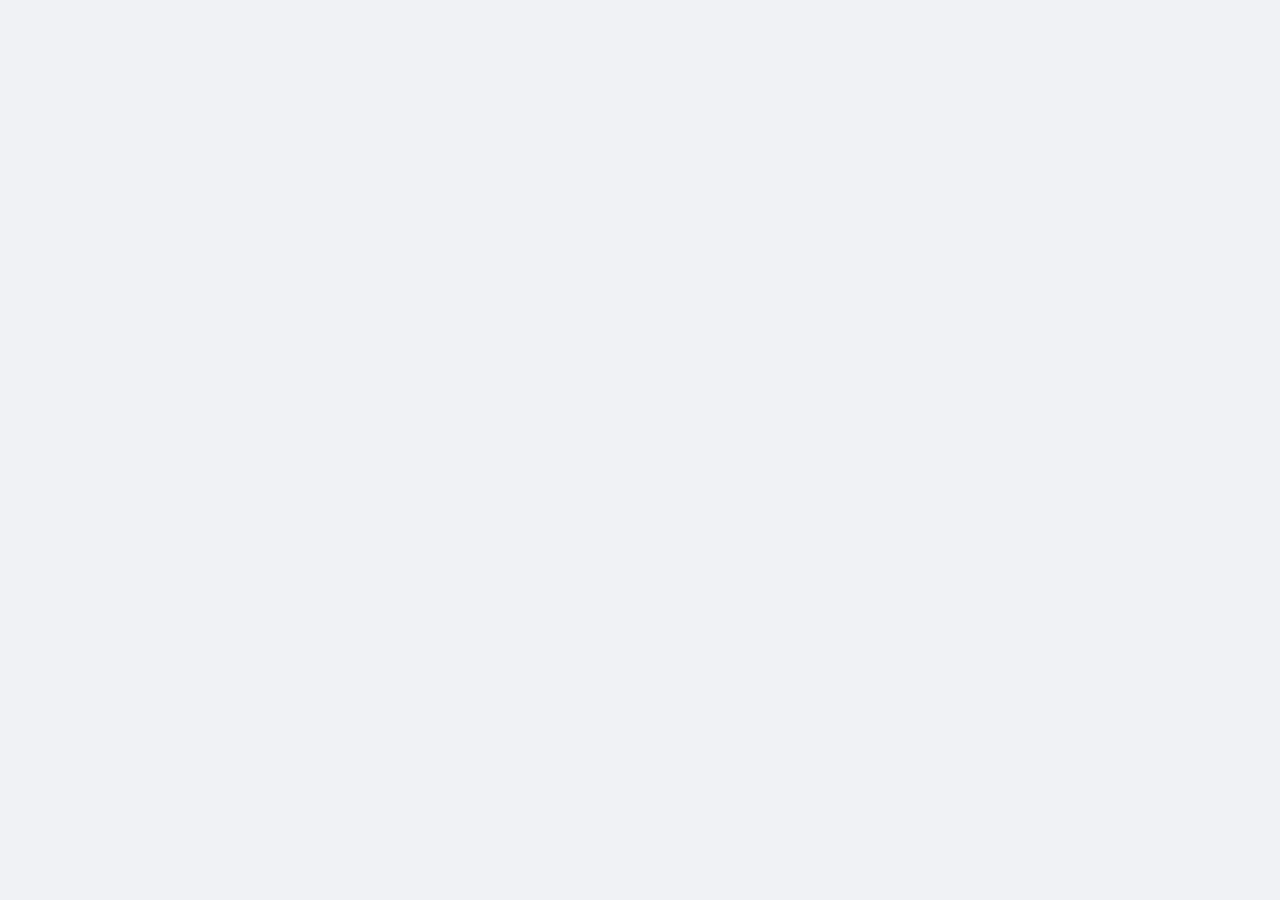
==== src/game.html @ 0ada46ff "合并" ====
<!DOCTYPE html>
<html lang="zh-CN">
<head>
    <meta charset="UTF-8">
    <meta name="viewport" content="width=device-width, initial-scale=1.0, maximum-scale=1.0, user-scalable=no, viewport-fit=cover">
    <title>口算练习</title>
    <link rel="stylesheet" href="style.css">
    <style>
        /* 语音播报开关样式 */
        .switch { position: relative; display: inline-block; width: 50px; height: 24px; margin-right: 8px; }
        .switch input { opacity: 0; width: 0; height: 0; }
        .slider { position: absolute; cursor: pointer; top: 0; left: 0; right: 0; bottom: 0; background-color: #ccc; transition: .4s; border-radius: 24px; }
        .slider:before { position: absolute; content: ""; height: 18px; width: 18px; left: 3px; bottom: 3px; background-color: white; transition: .4s; border-radius: 50%; }
        input:checked + .slider { background-color: var(--success, #2196F3); }
        input:checked + .slider:before { transform: translateX(26px); }
        .stats-bar .stat-box { align-items: center; }
    </style>
</head>
<body>

<div id="game-container">
    <!-- 游戏通用布局将由 uitemplate.js 动态渲染 -->
</div>

<script src="uitemplate.js"></script>
<script src="tts.js"></script>
<script src="scratchpad.js"></script>
<script src="keypad.js"></script>
<script type="module">
    // 用法: game.html?g=math10|math20|math50 (缺省 math20)
    const TITLES = { math10: '10以内加减法', math20: '20以内加减法', math50: '50以内加减法' };
    const name = new URLSearchParams(location.search).get('g');
    if (!TITLES[name]) location.replace(name ? 'index.html' : 'game.html?g=math20');
    else {
        document.title = TITLES[name];

        import { createGame } from './mathgame.js';
        import './main.js'; // For update checker
        const game = createGame(name);

        // 1. 渲染通用游戏界面
        renderGameLayout(document.getElementById('game-container'), { showExitButton: false, m_title: TITLES[name] });

        // 2. 初始化草稿板
        scratchpad.init('scratchpad-canvas');

        // 3. 初始化TTS开关
        game.setupTtsToggle();

        // 4. 渲染键盘
        renderKeypad('.keypad-container', game.handleKeypadInput);

        // 5. 开始出题
        game.makeQuiz();

        // Make functions global for uitemplate.js onclick handlers
        window.toggleHistory = game.toggleHistory;
        window.repeatQuestion = game.repeatQuestion;
    }
</script>
</body>
</html>
---- src/style.css ----
:root { --primary: #4a90e2; --success: #4caf50; --danger: #f44336; --bg: #f0f2f5; }

* { box-sizing: border-box; -webkit-tap-highlight-color: transparent; -webkit-user-select: none; user-select: none; }

html {
    height: 100%;
    width: 100%;
    overflow: hidden;
    background: var(--bg); /* 确保底部安全区域背景色一致，消除白条 */
}

body {
    font-family: system-ui, -apple-system, sans-serif;
    background: var(--bg);
    margin: 0;
    padding-left: env(safe-area-inset-left);
    overscroll-behavior-y: none;
    padding-right: env(safe-area-inset-right);
    overflow: hidden; /* Prevent scrolling on body, handle in containers */
    height: 100%;
    width: 100%;
    position: fixed;
    top: 0;
    left: 0;
}

/* 主页样式 */
#home-page {
    height: 100%; width: 100%; display: flex; flex-direction: column; align-items: center; padding: 40px 20px;
    background: linear-gradient(135deg, #f5f7fa 0%, #c3cfe2 100%);
    overflow-y: auto; /* Allow scrolling if content overflows */
}
.home-title { font-size: 2.5rem; color: #333; margin-bottom: 40px; text-shadow: 0 2px 4px rgba(0,0,0,0.1); }
.app-grid { display: grid; grid-template-columns: repeat(auto-fit, minmax(160px, 1fr)); gap: 20px; width: 100%; max-width: 800px; }
.app-card {
    background: white; border-radius: 24px; padding: 30px 20px; text-align: center;
    box-shadow: 0 10px 20px rgba(0,0,0,0.05); cursor: pointer; transition: all 0.3s ease;
    border: 4px solid transparent;
}
.app-card:active { transform: scale(0.95); background: #eef2f7; }
.app-card.math { border-color: #4a90e2; }
.app-icon { font-size: 3.5rem; margin-bottom: 15px; display: block; }
.app-name { font-size: 1.2rem; font-weight: bold; color: #444; }

/* 游戏容器 (Shared by Math20) */
#game-container { 
    height: 100%; 
    width: 100%; 
    display: flex; 
    flex-direction: row; 
}

/* Math20 Specific Styles */
.back-btn { 
    /* 已废弃，移动到 toolbar */
    border: none; background: transparent; 
    font-size: 1rem; cursor: pointer; color: #333;
    padding: 5px; display: flex; align-items: center;
}

.sidebar { 
    width: 25%; 
    min-width: 200px; 
    max-width: 320px; 
    background: white; 
    border-right: 1px solid #ddd; 
    display: flex; 
    flex-direction: column; 
    box-shadow: 2px 0 10px rgba(0,0,0,0.05);
}
.sidebar-header { 
    padding: 15px; 
    padding-top: calc(15px + env(safe-area-inset-top)); 
    background: var(--primary); color: white; text-align: center; font-weight: bold; 
}
.history-list { flex: 1; overflow-y: auto; padding: 10px; }
.history-item { 
    padding: 10px; margin-bottom: 8px; border-radius: 8px; 
    background: #f8f9fa; border-left: 4px solid #ccc; 
    display: flex; justify-content: space-between; font-size: 0.9rem; 
}
.history-item.correct { border-left-color: var(--success); background: #e8f5e9; }
.history-item.wrong { border-left-color: var(--danger); background: #ffebee; }

.main-content { flex: 1; display: flex; flex-direction: column; min-width: 0; position: relative; }

/* 新增：顶部工具栏 */
.app-toolbar {
    display: flex;
    justify-content: space-between;
    align-items: center;
    padding: 8px 15px;
    padding-top: calc(8px + env(safe-area-inset-top)); /* 处理刘海屏 */
    background: #fff;
    border-bottom: 1px solid #eee;
    min-height: 50px;
}

.stats-bar { 
    display: flex; justify-content: space-around; align-items: center;
    padding: 10px; background: white; border-bottom: 1px solid #eee;
    /* padding-top 由 app-toolbar 接管 */
}
.history-trigger {
    display: none;
    background: #f1f5f9;
    border: 1px solid #cbd5e1;
    border-radius: 8px;
    padding: 6px 12px;
    font-size: 0.85rem;
    color: #475569;
    cursor: pointer;
    margin-right: 10px;
}
.history-trigger:active { background: #e2e8f0; }
.stat-box { text-align: center; flex: 1; }
.stat-val { font-size: 1.2rem; font-weight: bold; display: block; }
.stat-lab { font-size: 0.7rem; color: #888; text-transform: uppercase; }

.quiz-area { 
    position: relative; /* For scratchpad positioning */
    flex: 1; 
    display: flex; 
    flex-direction: column; 
    align-items: center; 
    justify-content: center; 
    padding: 10px; 
    gap: 15px;
}
#scratchpad-canvas {
    position: absolute;
    top: 0;
    left: 0;
    width: 100%;
    height: 100%;
    z-index: 10; /* Above question/answer, below popups */
    touch-action: none; /* Prevent page scroll while drawing */
}
#question { font-size: clamp(2rem, 10vh, 4rem); font-weight: 800; color: #333; }
#answer-view { 
    font-size: clamp(2rem, 10vh, 4rem); 
    min-height: 1.2em; 
    color: var(--primary); 
    border-bottom: 5px solid var(--primary); 
    min-width: 80px; 
    text-align: center;
}

.keypad-container { 
    background: #e2e8f0; 
    padding: 10px; 
    padding-bottom: calc(10px + env(safe-area-inset-bottom)) !important; 
}
.keypad { display: grid; grid-template-columns: repeat(3, 1fr); gap: 8px; max-width: 500px; margin: 0 auto; }
.key { 
    background: white; border: none; 
    height: clamp(44px, 12vh, 70px); 
    font-size: 1.5rem; font-weight: bold; 
    border-radius: 12px; box-shadow: 0 4px 0 #cbd5e1; 
    transition: transform 0.05s, box-shadow 0.05s, filter 0.05s;
    cursor: pointer; /* Hint to iOS that this is a clickable element */
    touch-action: manipulation; /* 移除 iOS 300ms 点击延迟 */
    -webkit-tap-highlight-color: transparent; /* 确保不显示默认灰色背景 */
}
.key:active { 
    transition: none; /* 按下时立即响应，不要动画，防止快速点击看不见效果 */
    transform: translateY(3px) scale(0.98); 
    box-shadow: 0 1px 0 #cbd5e1; 
    /* background-color is darkened by the filter */
    filter: brightness(0.95);
}
.key-del { background: #fbbf24; color: white; box-shadow: 0 4px 0 #d97706; }
.key-del:active { box-shadow: 0 1px 0 #d97706; }
.key-ok { background: var(--primary); color: white; box-shadow: 0 4px 0 #2563eb; }
.key-ok:active { box-shadow: 0 1px 0 #2563eb; }

/* 窄屏适配 */
@media (max-width: 600px) {
    .sidebar { 
        position: fixed;
        top: 0;
        left: 0;
        width: 80%;
        max-width: 300px;
        height: 100vh;
        z-index: 1000;
        transform: translateX(-100%);
        transition: transform 0.3s ease;
        display: flex;
    }
    .sidebar.active {
        transform: translateX(0);
    }
    .sidebar-overlay {
        display: none;
        position: fixed;
        top: 0;
        left: 0;
        width: 100vw;
        height: 100vh;
        background: rgba(0,0,0,0.5);
        z-index: 999;
    }
    .sidebar-overlay.active {
        display: block;
    }
    .history-trigger {
        display: block;
    }
}

/* 横屏适配 (Landscape) */
@media (orientation: landscape) and (max-height: 500px) {
    .quiz-area {
        flex-direction: row;
        gap: 20px;
        padding: 5px;
    }
    .stats-bar {
        padding: 5px 10px;
    }
    #question, #answer-view {
        font-size: clamp(1.5rem, 15vh, 3rem);
    }
    .keypad-container {
        padding: 5px;
    }
    .key {
        height: clamp(36px, 15vh, 50px);
        font-size: 1.2rem;
    }
}

/* PWA 更新提示 */
#update-toast {
    position: fixed;
    bottom: 20px;
    left: 50%;
    transform: translateX(-50%);
    background-color: #2d3748; /* A dark, modern color */
    color: white;
    padding: 12px 20px;
    border-radius: 8px;
    box-shadow: 0 5px 15px rgba(0,0,0,0.25);
    z-index: 2000;
    display: flex;
    align-items: center;
    gap: 15px;
    font-size: 0.9rem;
}

#update-toast button {
    background-color: var(--primary);
    color: white;
    border: none;
    padding: 8px 12px;
    border-radius: 5px;
    cursor: pointer;
    font-weight: bold;
    transition: background-color 0.2s;
}

#update-toast button:active {
    background-color: #2563eb; /* A darker shade of primary */
}
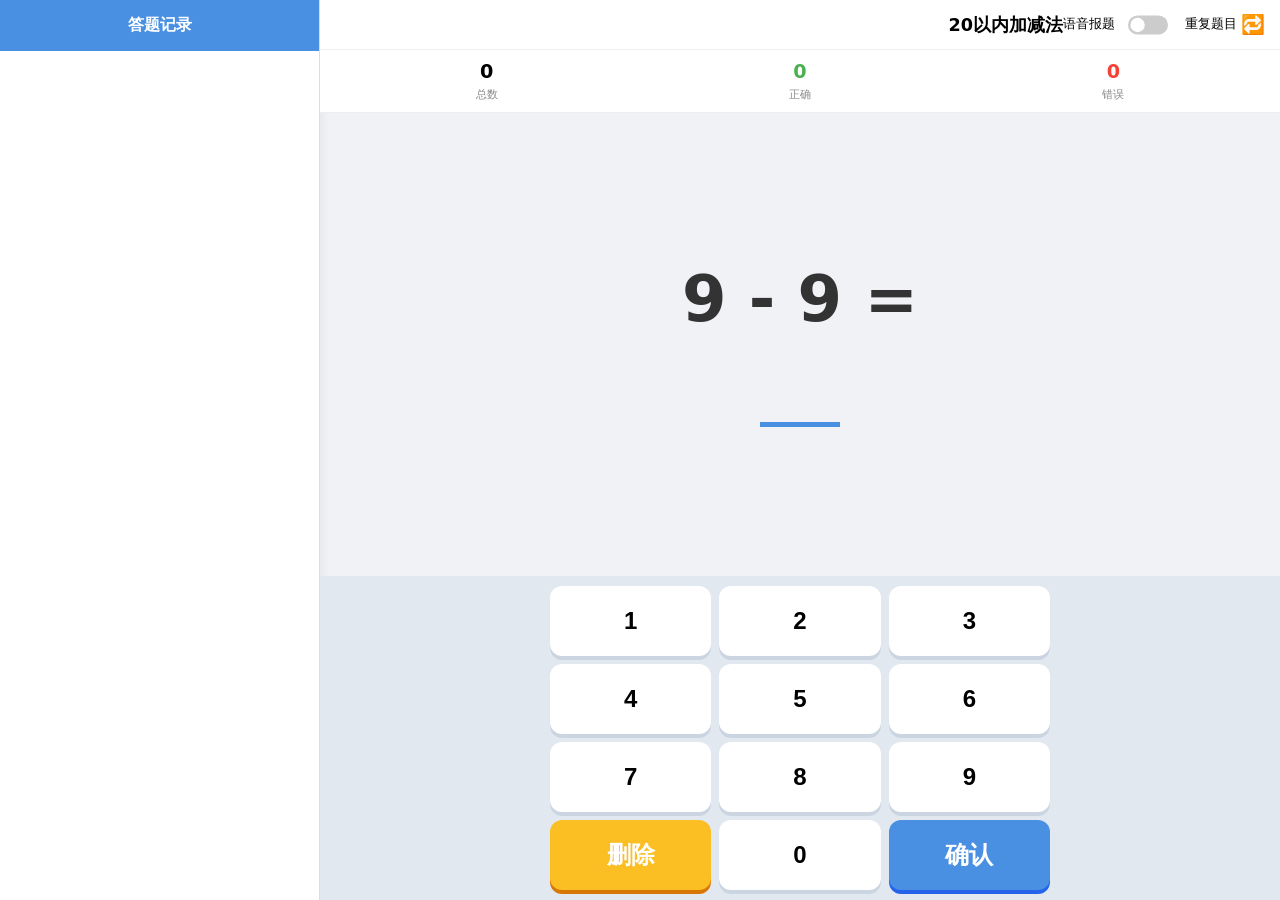
==== commit 299b913c: "修复键盘bug" ====
--- a/src/game.html
+++ b/src/game.html
@@ -27,15 +27,17 @@
 <script src="scratchpad.js"></script>
 <script src="keypad.js"></script>
 <script type="module">
+    // 注意: import 声明必须在模块顶层，不能放进 if/else 块（否则整个脚本 SyntaxError）
+    import { createGame } from './mathgame.js';
+    import './main.js'; // For update checker
+
     // 用法: game.html?g=math10|math20|math50 (缺省 math20)
-    const TITLES = { math10: '10以内加减法', math20: '20以内加减法', math50: '50以内加减法' };
+    const TITLES = { math10: '10以内加减法', math20: '20以内加减法', math50: '50以内加减法', mathMul: '乘法表', mathDiv: '除法表', math100: '两位数加减法', mathChain: '两位数连加', mathChainSub: '两位数连减', mathMix: '两位数加减混合' };
     const name = new URLSearchParams(location.search).get('g');
-    if (!TITLES[name]) location.replace(name ? 'index.html' : 'game.html?g=math20');
-    else {
+    if (!TITLES[name]) {
+        location.replace(name ? 'index.html' : 'game.html?g=math20');
+    } else {
         document.title = TITLES[name];
-
-        import { createGame } from './mathgame.js';
-        import './main.js'; // For update checker
         const game = createGame(name);
 
         // 1. 渲染通用游戏界面
